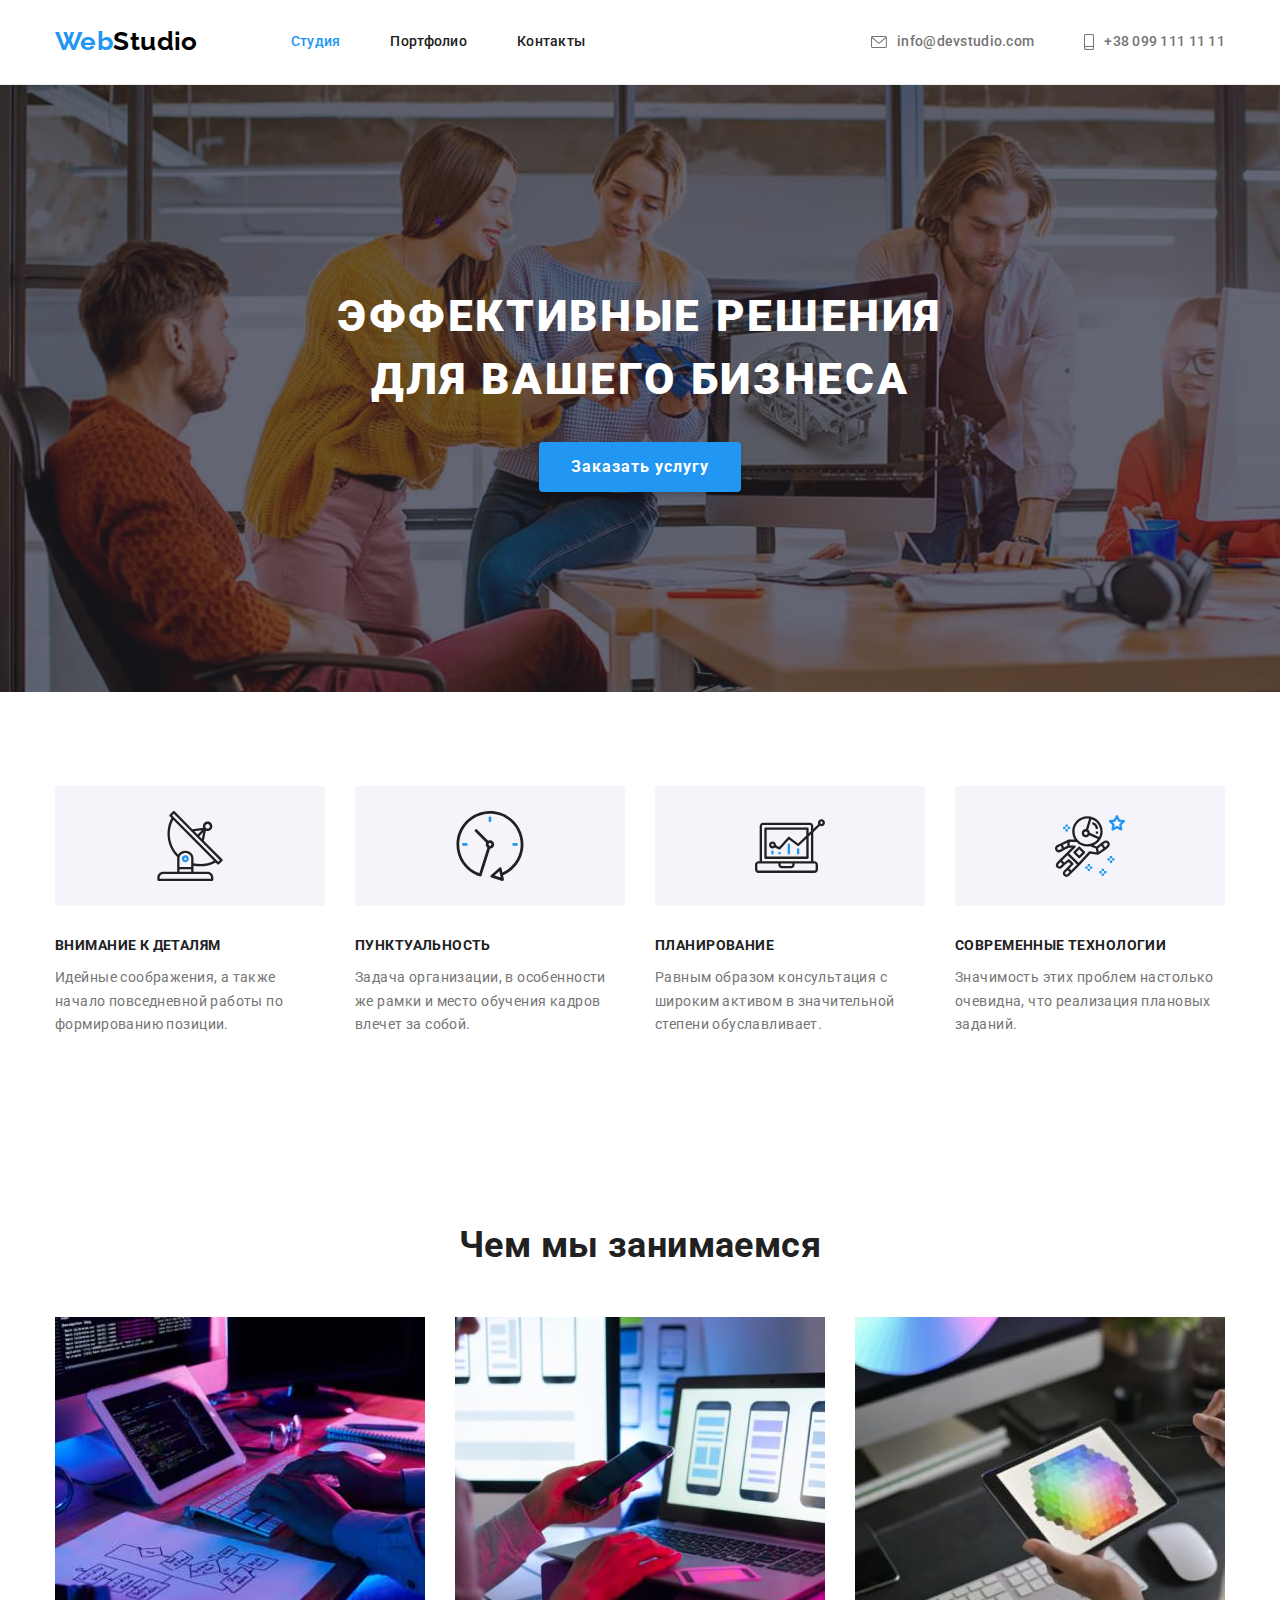
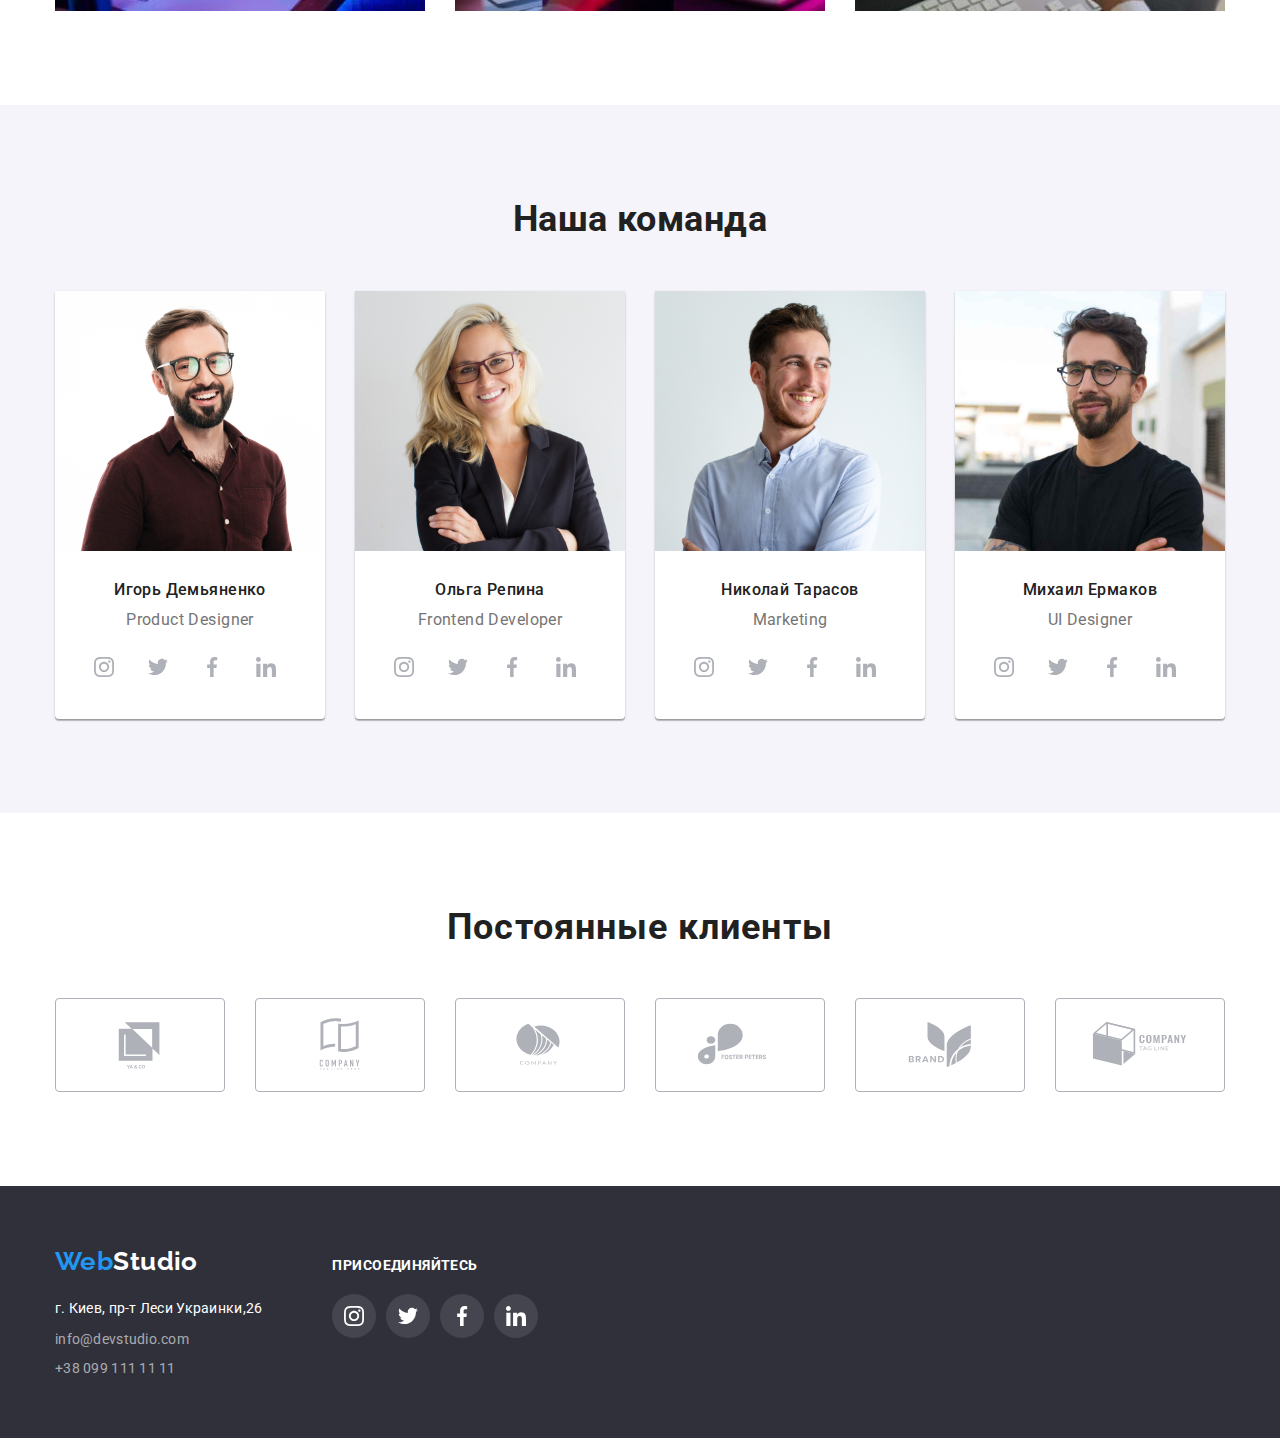
==== index.html @ ebf0ab41 "Add files via upload" ====
<!DOCTYPE html>
<html lang="ru">
<head>
    <meta charset="UTF-8">
    <meta http-equiv="X-UA-Compatible" content="IE=edge">
    <meta name="viewport" content="width=device-width, initial-scale=1.0">
    <title>Document</title>
    <link rel="preconnect" href="https://fonts.googleapis.com">
    <link rel="preconnect" href="https://fonts.gstatic.com" crossorigin>
    <link href="https://fonts.googleapis.com/css2?family=Raleway:wght@700&family=Roboto:wght@400;500;700&display=swap"
        rel="stylesheet">
    <link rel="stylesheet" href="https://cdnjs.cloudflare.com/ajax/libs/modern-normalize/1.1.0/modern-normalize.min.css">
    <link rel="stylesheet" href="./style/style.css">
</head>
<body>
    <header class="header">
        <div class="nav-flex container">
        <nav class="header-nav"> 
            <a class="logo-WebStudio top" href="./index.html">Web<span class="Studio-header">Studio</span></a> 
          <ul class="site-nav">
            <li class="item"><a class="button_top current" href="./index.html">Студия</a></li>
            <li class="item"><a class="button_top" href="./portfolio.html">Портфолио</a></li>
            <li class="item"><a class="button_top" href="/contacts">Контакты</a></li>
        </ul>
    </nav>
        <ul class="auth-nav">
            <li class="auth"><a class="contact-nav" href="mailto:info@devstudio.com">
                    <svg class="contact-icon" width="16" height="12">
                        <use href="./img/styles.svg#icon-envelope"></use>
                    </svg>
                    info@devstudio.com</a></li>
            <li class="auth"><a class="contact-nav" href="tel:+380991111111">
                    <svg class="contact-icon" width="10" height="16">
                        <use href="./img/styles.svg#icon-smartphone"></use>
                    </svg>
                    +38 099 111 11 11</a></li>
        </ul>
        </div>
    </header>
    <!--Main-->
    <main class="main"> 
        <!--Main Content-->
            <!--"Эффективные Решения"-->
            <section class="hero">
                <div class="container">
                <h1 class="big_banner_text">эффективные решения для 
                    вашего бизнеса
                </h1> 
                <button type="submit" class="big_banner_btn">Заказать услугу</button>
            </div>
            </section>
            <!--About Us-->
            <section class="section">
                <div class="container">

                <h2 class="header-name">В чём мы хороши</h2>

                <ul class="about_us ">

                 <li class="about_us_li icon-antenna">
                     <div class="benefits-icon">
                     <svg class="svg-benefits"  width="70" height="70">
                         <use href="./img/styles.svg#icon-antenna"></use>
                     </svg>
                    </div>
                  <h3 class="about_us_text">Внимание к деталям</h3>  
                <p class="about_usParagr">Идейные соображения, а также начало повседневной работы по
                формированию позиции.</p> 
                </li>

                <li class="about_us_li icon-clock">
                    <div class="benefits-icon">
                        <svg class="svg-benefits" width="70" height="70">
                            <use href="./img/styles.svg#icon-clock"></use>
                        </svg>
                    </div>
                <h3 class="about_us_text">Пунктуальность</h3> 
                <p class="about_usParagr">Задача организации, в особенности же рамки и место обучения кадров влечет за собой.</p> 
                 </li>

                <li class="about_us_li icon-diagram">
                    <div class="benefits-icon">
                        <svg class="svg-benefits" width="70" height="70">
                            <use href="./img/styles.svg#icon-diagram"></use>
                        </svg>
                    </div>
               <h3 class="about_us_text">Планирование</h3> 
                <p class="about_usParagr">Равным образом консультация с широким активом в значительной степени обуславливает.</p> 
                </li>

                <li class="about_us_li icon-austronaut">
                    <div class="benefits-icon">
                        <svg class="svg-benefits" width="70" height="70">
                            <use href="./img/styles.svg#icon-astronaut"></use>
                        </svg>
                    </div>
                <h3 class="about_us_text">Современные технологии</h3> 
               <p class="about_usParagr">Значимость этих проблем настолько очевидна, что реализация плановых заданий.</p> 
                </li>

                </ul>
                
                </div>
            </section>
            <!--Чем мы занимаемся-->
            <section class="section">
                <div class="container">
                <h2 class="what_we_do_name">Чем мы занимаемся</h2>
                <ul class="img_whatwedo">
                    <li class="what_we_do_img"><img src="./img/imgtablehand.jpg" alt="user photo" class="photo" width="370" height="294"></li>
                    <li class="what_we_do_img"><img src="./img/imghandphone.jpg" alt="user photo" class="photo" width="370" height="294"></li>
                    <li class="what_we_do_img"><img src="./img/imghandphonerainbow.jpg" alt="user photo" class="photo" width="370" 
                        height="294"></li>
                </ul>
                </div>
            </section>
            <!--Наша команда-->
            <section class="section team">
                <div class="our_team container">

                <h2 class="our_team_own">Наша команда</h2>

             <ul class="our_team-card"> 

             <li class="card-team_all">
                <img src="./img/igor.jpg" alt="user photo" class="photo" width="270" height="260">
                <div class="info-card">
               <h3 class="our_team_name">Игорь Демьяненко</h3> 
               <p class="our_team_position">Product Designer</p> 
               <ul class="card-soc-media">

                    <li class="card-soc-media-team">
                        <a href="" class="card-soc-team">
                            <svg class="card-soc-team-item" width="20" height="20">
                                <use href="./img/styles.svg#icon-instagram"></use>
                            </svg>
                        </a>
                    </li>
                    <li class="card-soc-media-team">
                        <a href="" class="card-soc-team">
                            <svg class="card-soc-team-item " width="20" height="20">
                                <use href="./img/styles.svg#icon-twitter"></use>
                            </svg>
                        </a>
                    </li>
                    <li class="card-soc-media-team">
                        <a href="" class="card-soc-team">
                            <svg class="card-soc-team-item " width="20" height="20">
                                <use href="./img/styles.svg#icon-facebook"></use>
                            </svg>
                        </a>
                    </li>
                    <li class="card-soc-media-team">
                        <a href="" class="card-soc-team">
                            <svg class="card-soc-team-item " width="20" height="20">
                                <use href="./img/styles.svg#icon-linkedin"></use>
                            </svg>
                        </a>
                    </li>
        
               </ul>
                </div>

            </li>

             <li class="card-team_all"> 
                <img src="./img/olga.jpg" alt="user photo" class="photo" width="270" height="260">
            <div class="info-card">

               <h3 class="our_team_name">Ольга Репина</h3> 
               <p class="our_team_position">Frontend Developer</p>
            <ul class="card-soc-media">
            
                <li class="card-soc-media-team">
                    <a href="" class="card-soc-team">
                        <svg class="card-soc-team-item" width="20" height="20">
                            <use href="./img/styles.svg#icon-instagram"></use>
                        </svg>
                    </a>
                </li>
                <li class="card-soc-media-team">
                    <a href="" class="card-soc-team">
                        <svg class="card-soc-team-item " width="20" height="20">
                            <use href="./img/styles.svg#icon-twitter"></use>
                        </svg>
                    </a>
                </li>
                <li class="card-soc-media-team">
                    <a href="" class="card-soc-team">
                        <svg class="card-soc-team-item " width="20" height="20">
                            <use href="./img/styles.svg#icon-facebook"></use>
                        </svg>
                    </a>
                </li>
                <li class="card-soc-media-team">
                    <a href="" class="card-soc-team">
                        <svg class="card-soc-team-item " width="20" height="20">
                            <use href="./img/styles.svg#icon-linkedin"></use>
                        </svg>
                    </a>
                </li>
            
            </ul>

            </div>
            </li>

             <li class="card-team_all">
                <img src="./img/nikolai.jpg" alt="user photo" class="photo" width="270" height="260">
            <div class="info-card">

                <h3 class="our_team_name">Николай Тарасов</h3> 
               <p class="our_team_position">Marketing</p> 
        <ul class="card-soc-media">
        
            <li class="card-soc-media-team">
                <a href="" class="card-soc-team">
                    <svg class="card-soc-team-item" width="20" height="20">
                        <use href="./img/styles.svg#icon-instagram"></use>
                    </svg>
                </a>
            </li>
            <li class="card-soc-media-team">
                <a href="" class="card-soc-team">
                    <svg class="card-soc-team-item " width="20" height="20">
                        <use href="./img/styles.svg#icon-twitter"></use>
                    </svg>
                </a>
            </li>
            <li class="card-soc-media-team">
                <a href="" class="card-soc-team">
                    <svg class="card-soc-team-item " width="20" height="20">
                        <use href="./img/styles.svg#icon-facebook"></use>
                    </svg>
                </a>
            </li>
            <li class="card-soc-media-team">
                <a href="" class="card-soc-team">
                    <svg class="card-soc-team-item " width="20" height="20">
                        <use href="./img/styles.svg#icon-linkedin"></use>
                    </svg>
                </a>
            </li>
        
        </ul>

            </div>
            </li>

               <li class="card-team_all"> 
                <img src="./img/michail.jpg" alt="user photo" class="photo" width="270" height="260">
            <div class="info-card">
               <h3 class="our_team_name">Михаил Ермаков</h3> 
               <p class="our_team_position">UI Designer</p> 
            <ul class="card-soc-media">
            
                <li class="card-soc-media-team">
                    <a href="" class="card-soc-team">
                        <svg class="card-soc-team-item" width="20" height="20">
                            <use href="./img/styles.svg#icon-instagram"></use>
                        </svg>
                    </a>
                </li>
                <li class="card-soc-media-team">
                    <a href="" class="card-soc-team">
                        <svg class="card-soc-team-item " width="20" height="20">
                            <use href="./img/styles.svg#icon-twitter"></use>
                        </svg>
                    </a>
                </li>
                <li class="card-soc-media-team">
                    <a href="" class="card-soc-team">
                        <svg class="card-soc-team-item " width="20" height="20">
                            <use href="./img/styles.svg#icon-facebook"></use>
                        </svg>
                    </a>
                </li>
                <li class="card-soc-media-team">
                    <a href="" class="card-soc-team">
                        <svg class="card-soc-team-item " width="20" height="20">
                            <use href="./img/styles.svg#icon-linkedin"></use>
                        </svg>
                    </a>
                </li>
            
            </ul>

            </div>
            </li>
             </ul>
            </div>
            </section>
            <section class="section">
                <div class="container">
                    <h2 class="client-name">Постоянные клиенты</h2>
                    <ul class="clients">
                        <li class="client-card">
                            <a href="c" class="benefits-clients">
                                <svg class="svg-clients" width="106" height="60">
                                    <use href="./img/styles.svg#icon-yaandco"></use>
                                </svg>
                            </a>
                        </li>
            
                        <li class="client-card">
                            <a href="s" class="benefits-clients">
                                <svg class="svg-benefits" width="106" height="60">
                                    <use href="./img/styles.svg#icon-tagline"></use>
                                </svg>
                            </a>
                        </li>
            
                        <li class="client-card">
                            <a href="a" class="benefits-clients">
                                <svg class="svg-benefits" width="106" height="60">
                                    <use href="./img/styles.svg#icon-company"></use>
                                </svg>
                            </a>
                        </li>
            
                        <li class="client-card">
                            <a href="f" class="benefits-clients">
                                <svg class="svg-benefits" width="106" height="60">
                                    <use href="./img/styles.svg#icon-foster"></use>
                                </svg>
                            </a>
                        </li>
            
                        <li class="client-card">
                            <a href="g" class="benefits-clients">
                                <svg class="svg-benefits" width="106" height="60">
                                    <use href="./img/styles.svg#icon-Brand"></use>
                                </svg>
                            </a>
                        </li>
            
                        <li class="client-card">
                            <a href="" class="benefits-clients">
                                <svg class="svg-benefits" width="106" height="60">
                                    <use href="./img/styles.svg#icon-companytagline"></use>
                                </svg>
                            </a>
                        </li>
                    </ul>
                </div>
            </section>
            <!--Info Box-->
        <footer class="info_box">
            <div class="container">
                <div class="footer-link">
            <a class="logo-WebStudio footer" href="./index.html">Web<span class="Studio-footer">Studio</span>
            </a>
            <address>
                <ul>
                    <li class="footer-item"><a class="contact footer adress" href="https://goo.gl/maps/bYPinD6C4wtfeAeu7">г. Киев, пр-т Леси Украинки,26</a></li>
                    <li class="footer-item"><a class="contact footer" href="mailto:info@devstudio.com">info@devstudio.com</a></li>
                    <li class="footer-item"><a class="contact footer" href="tel:+380991111111">+38 099 111 11 11</a></li>
                </ul>
                </address>
            </div>
                <div class="join">
                <p class="join-name">присоединяйтесь</p>
                <ul class="card-soc-media-ul">
                    <li class="card-soc-media-footer">
                        <a href="" class="card-soc-footer">
                            <svg class="card-soc-item" width="20" height="20">
                                <use href="./img/styles.svg#icon-instagram"></use>
                            </svg>
                        </a>
                    </li>
                    <li class="card-soc-media-footer">
                        <a href="" class="card-soc-footer">
                            <svg class="card-soc-item" width="20" height="20">
                                <use href="./img/styles.svg#icon-twitter"></use>
                            </svg>
                        </a>
                    </li>
                    <li class="card-soc-media-footer">
                        <a href="" class="card-soc-footer">
                            <svg class="card-soc-item" width="20" height="20">
                                <use href="./img/styles.svg#icon-facebook"></use>
                            </svg>
                        </a>
                    </li>
                    <li class="card-soc-media-footer">
                        <a href="" class="card-soc-footer">
                            <svg class="card-soc-item" width="20" height="20">
                                <use href="./img/styles.svg#icon-linkedin"></use>
                            </svg>
                        </a>
                    </li>
                    
                </ul>
                </div>
                </div>
            </footer>
    </main>
</body>
</html>
---- style/style.css ----
:root {
  --accent-color: #2196f3;
  --logo-Studio-color: black;
  --footer-bg-color: #2f303a;
  --primary-white-color: #ffffff;
  --primary-text-color: #212121;
  --title-text-color: #757575;
  --contacts-footer-color: rgba(255, 255, 255, 0.6);
  --team-bg-color: #f5f4fa;
  --client-icon-clr: #afb1b8;
  --link-bg-color: rgba(255, 255, 255, 0.1);
}

html {
  box-sizing: border-box;
}

/* убираем подчеркивание ссылок */
* {
  text-decoration: none;
}

* ::after,
* ::before {
  box-sizing: inherit;
}

/* убираем точки списков */
.list {
  list-style: none;
}

ul {
  list-style: none;
  margin: 0;
  padding: 0;
}

body {
  font-family: "Roboto", sans-serif;
  font-size: 14px;
  letter-spacing: 0.03em;
  background-color: var(--primary-white-color);
}

h1,
h2,
h3,
h4,
h5,
h6,
p {
  margin: 0;
  padding: 0;
}

img {
  display: block;
  max-width: 100%;
  height: auto;
}
/*-----------Main ------------*/
.container {
  width: 1200px;
  margin-left: auto;
  margin-right: auto;
  padding-left: 15px;
  padding-right: 15px;
  /* outline: 2px solid red; */
}

.section.team {
  background-color: var(--team-bg-color);
}

.section {
  padding-bottom: 94px;
  padding-top: 94px;
}

/*--------------Head--------------*/
.header {
  border-bottom: 1px solid #ececec;
}

.nav-flex {
  display: flex;
  align-items: center;
}

.logo-WebStudio.top {
  margin-right: 93px;
}

.logo-WebStudio.top,
.logo-WebStudio.footer {
  font-family: "Raleway";
  font-weight: 700;
  font-size: 26px;
  line-height: 1.19;
  color: var(--accent-color);
}

.logo-WebStudio.footer {
  margin-bottom: 20px;
  display: block;
}
.Studio-footer {
  color: var(--primary-white-color);
}

.footer-item {
  margin-bottom: 9px;
}

.footer-item:last-child {
  margin-bottom: 0;
}

.Studio-header {
  color: var(--logo-Studio-color);
}

.header-nav {
  display: flex;
  align-items: center;
}

.site-nav {
  display: flex;
  margin-left: 93px;
  margin: 0;
  padding: 0;
}

.item:not(:last-child) {
  margin-right: 50px;
}

.site-nav .button_top {
  display: block;
  padding-top: 32px;
  padding-bottom: 32px;

  font-weight: 500;
  font-size: 14px;
  line-height: 1.4;
  letter-spacing: 0.02em;
  color: var(--primary-text-color);
}

.button_top:hover,
.button_top:focus {
  color: var(--accent-color);
}

.button_top.current {
  color: var(--accent-color);
}

.contact.footer {
  color: rgba(255, 255, 255, 0.6);
  font-weight: 400;
}

.contact {
  font-weight: normal;
}
.contact,
.contact-nav {
  font-weight: 500;
  font-size: 14px;
  line-height: 1.4;
  letter-spacing: 0.02em;
  color: var(--title-text-color);
  list-style: none;
  font-style: normal;
}

.contact-nav {
  padding-top: 32px;
  padding-bottom: 32px;
  display: flex;
  align-items: center;
}

.contact-nav:hover,
.contact-nav:focus {
  color: var(--accent-color);
}

.contact:not(:last-child) {
  margin-bottom: 9px;
}

.contact + .contact {
  margin-bottom: 0;
}

.auth-nav {
  display: flex;
  margin-left: auto;
  padding-top: 0;
  padding-bottom: 0;
}

.auth + .auth {
  margin-left: 50px;
}

.contact-icon {
  margin-right: 10px;
  fill: currentColor;
  display: inline-block;
  justify-content: center;
}

.contact.adress {
  font-size: 14px;
  line-height: 1.71;
  color: var(--primary-white-color);
  list-style: none;
  font-style: normal;
}

.contact:hover,
.contact_header:hover {
  color: var(--accent-color);
}
/*--------------Body--------------*/

.hero {
  background-image: linear-gradient(
      to right,
      rgba(47, 48, 58, 0.4),
      rgba(47, 48, 58, 0.4)
    ),
    url(../img/hero-img.jpg);
  background-size: cover;
  background-repeat: no-repeat;
  max-width: 1600px;
  text-align: center;
  background-color: var(--footer-bg-color);
  padding-top: 200px;
  padding-bottom: 200px;
  margin: 0 auto;
}

.big_banner_text {
  font-weight: 900;
  font-size: 44px;
  line-height: 1.45;
  letter-spacing: 0.06em;
  text-transform: uppercase;
  color: var(--primary-white-color);
  width: 696px;
  margin: 0 auto;
  margin-bottom: 30px;
}

.big_banner_btn {
  cursor: pointer;
  font-family: inherit;
  color: var(--primary-white-color);
  background-color: var(--accent-color);
  box-shadow: 0px 4px 4px rgba(0, 0, 0, 0.15);
  border-radius: 4px;
  font-weight: 700;
  font-size: 16px;
  line-height: 1.88;
  min-width: 200px;
  min-height: 50px;
  display: block;
  align-items: center;
  text-align: center;
  letter-spacing: 0.06em;
  padding: 10px 32px;
  margin-left: auto;
  margin-right: auto;
  border: none;
}

.big_banner_btn:hover {
  box-shadow: 0px 4px 4px rgba(0, 0, 0, 0.15);
  border-radius: 4px;
}
/*--------------About Us--------------*/
.header-name {
  visibility: hidden;
  margin: 0;
  bottom: 0;
  border: 0;
  padding: 0;
  position: absolute;
}

.about_us {
  display: flex;
}

.benefits-icon {
  display: flex;
  flex-wrap: wrap;
  align-content: center;
  height: 120px;
  background: var(--team-bg-color);
  border-radius: 4px;
  justify-content: center;
  margin-bottom: 30px;
}

.about_us_li + .about_us_li {
  margin-left: 30px;
}

.about_us_text {
  font-weight: 700;
  font-size: 14px;
  line-height: 1.4;
  text-transform: uppercase;
  color: var(--primary-text-color);
  margin-bottom: 10px;
}

.about_usParagr {
  font-size: 14px;
  line-height: 1.7;
  color: var(--title-text-color);
  width: 270px;
}

/*--------------What we do--------------*/
.what_we_do_name,
.our_team_own {
  font-weight: 700;
  font-size: 36px;
  line-height: 1.16;
  text-align: center;
  color: var(--primary-text-color);
  margin-bottom: 50px;
}

.img_whatwedo {
  display: flex;
}

.what_we_do_img + .what_we_do_img {
  margin-left: 30px;
}
/*--------------Our team--------------*/

.our_team-card {
  display: flex;
}

.card-team_all {
  background-color: var(--primary-white-color);
  border-radius: 0px 0px 4px 4px;
  box-shadow: 0px 1px 3px rgba(0, 0, 0, 0.12), 0px 1px 1px rgba(0, 0, 0, 0.14),
    0px 2px 1px rgba(0, 0, 0, 0.2);
  margin-right: 30px;
}

.card-team_all:last-child {
  margin-right: 0;
}

.info-card {
  padding-top: 30px;
  padding-bottom: 30px;
}

/*кусочек в what we do h2*/
.our_team_name {
  font-weight: 500;
  font-size: 16px;
  line-height: 1.18;
  text-align: center;
  color: var(--primary-text-color);
  margin-bottom: 10px;
}

.our_team_position {
  font-size: 16px;
  line-height: 19px;
  text-align: center;
  color: var(--title-text-color);
}

.card-soc-media {
  display: flex;
  justify-content: center;
  padding-top: 16px;
}

.card-soc-media-team {
  width: 44px;
  height: 44px;
  margin-right: 10px;
}

.card-soc-media-team::last-child {
  margin-right: 0;
}

.card-soc-team {
  width: 100%;
  height: 100%;
  border-radius: 50%;
  display: flex;
  align-items: center;
  justify-content: center;
}

.card-soc-team:hover,
.card-soc-team:focus {
  background-color: var(--accent-color);
}

.card-soc-team-item {
  fill: var(--client-icon-clr);
}

.card-soc-team:hover .card-soc-team-item,
.card-soc-team:focus .card-soc-team-item {
  fill: var(--accent-color);
}

.card-soc-team:hover .card-soc-team-item,
.card-soc-team:focus .card-soc-team-item {
  fill: var(--primary-white-color);
}

.card-soc-team-item:hover,
.card-soc-team-item:focus {
  fill: var(--primary-white-color);
}

/*--------------Client Card--------------*/

.client-name {
  font-weight: 700;
  font-size: 36px;
  line-height: 1.16;
  text-align: center;
  letter-spacing: 0.03em;
  color: var(--primary-text-color);
  margin-bottom: 50px;
}

.clients {
  display: flex;
}

.client-card {
  border: 1px solid var(--client-icon-clr);
  border-radius: 4px;
  margin-right: 30px;
  width: 170px;
  height: 94px;
  align-items: center;
  box-sizing: border-box;
  justify-content: center;
}

.client-card:last-child {
  margin-right: 0;
}

.benefits-clients {
  display: flex;
  align-items: center;
  justify-content: center;
  fill: var(--client-icon-clr);
  height: 100%;
}

.benefits-clients:hover,
.benefits-clients:focus {
  fill: var(--accent-color);
}

.client-card:focus,
.client-card:hover {
  border-color: var(--accent-color);
}

/*--------------Footer--------------*/
.info_box {
  padding-top: 60px;
  padding-bottom: 60px;
  background-color: var(--footer-bg-color);
}

.info_box .container {
  display: flex;
  align-items: baseline;
}

.footer-link {
  margin-right: 70px;
}

/*--------------Join Us--------------*/
.join {
  margin-right: auto;
}

.join-name {
  font-weight: 700;
  font-size: 14px;
  line-height: 1.14;
  text-transform: uppercase;
  letter-spacing: 0.03em;
  color: var(--primary-white-color);
  margin-bottom: 20px;
}

.card-soc-media-footer {
  width: 44px;
  height: 44px;
  margin-right: 10px;
}

.card-soc-media-footer::last-child {
  margin-right: 0;
}

.card-soc-media-ul {
  display: flex;
}

.card-soc-item {
  fill: var(--primary-white-color);
}

.card-soc-footer {
  width: 100%;
  height: 100%;
  border-radius: 50%;
  display: flex;
  align-items: center;
  justify-content: center;
  background-color: var(--link-bg-color);
}

.card-soc-footer:hover,
.card-soc-footer:focus {
  background-color: var(--accent-color);
}

/*--------------Portfolio Button--------------*/
.nav_portfolio {
  display: none;
}

.btn_portfolio {
  font-weight: 500;
  font-size: 16px;
  line-height: 1.62;
  color: var(--primary-text-color);
  letter-spacing: 0.03em;
  margin-bottom: 50px;
  display: flex;
  border-radius: 4px;
  justify-content: center;
}

.filter-item {
  margin-right: 8px;
}

.filter-item:last-child {
  margin-right: 0;
}

.portfolio-link {
  display: block;
}

.portfolio-link:hover,
.portfolio-link:focus {
  box-shadow: 0px 1px 1px rgba(0, 0, 0, 0.12), 0px 4px 4px rgba(0, 0, 0, 0.06),
    1px 4px 6px rgba(0, 0, 0, 0.16);
}

.nav_btn {
  font-weight: 500;
  font-size: 16px;
  line-height: 1.62;
  text-align: center;
  letter-spacing: 0.03em;
  color: var(--main-color);
  background-color: var(--team-bg-color);
  padding: 6px 22px;
  border: 0;
  border-radius: 4px;
  cursor: pointer;
}

.nav-btn:active {
  color: var(--primary-white-color);
  background-color: var(--accent-color);
}

.nav_btn + .nav_btn {
  margin-right: 0;
}

.nav_btn:hover,
.nav_btn:focus {
  color: var(--primary-white-color);
  background-color: var(--accent-color);
}

/*--------------Portfolio --------------*/

.our-projects {
  display: flex;
  flex-wrap: wrap;
  margin: 0;
  padding: 0;
}

.border-item {
  background-color: var(--primary-white-color);
  border: 1px solid #eeeeee;
  border-top: none;
  padding: 20px 24px;
}

.portfolio_item {
  width: 370px;
  margin-right: 30px;
  margin-bottom: 30px;
}

.portfolio_item:nth-child(3n) {
  margin-right: 0;
}

.portfolio_item:nth-last-child(-n + 3) {
  margin-bottom: 0;
}

.portfolio_name {
  font-style: normal;
  font-weight: 700;
  font-size: 18px;
  line-height: 2;

  letter-spacing: 0.06em;
  color: var(--primary-text-color);
  margin-bottom: 4px;
}

.portfolio_type {
  font-style: normal;
  font-size: 16px;
  line-height: 1.87;
  color: var(--title-text-color);
}

.portfolio {
  display: flex;
  flex-wrap: wrap;
}
.portfolio_content {
  width: 370px;
  height: 294px;
  margin-bottom: 140px;
}
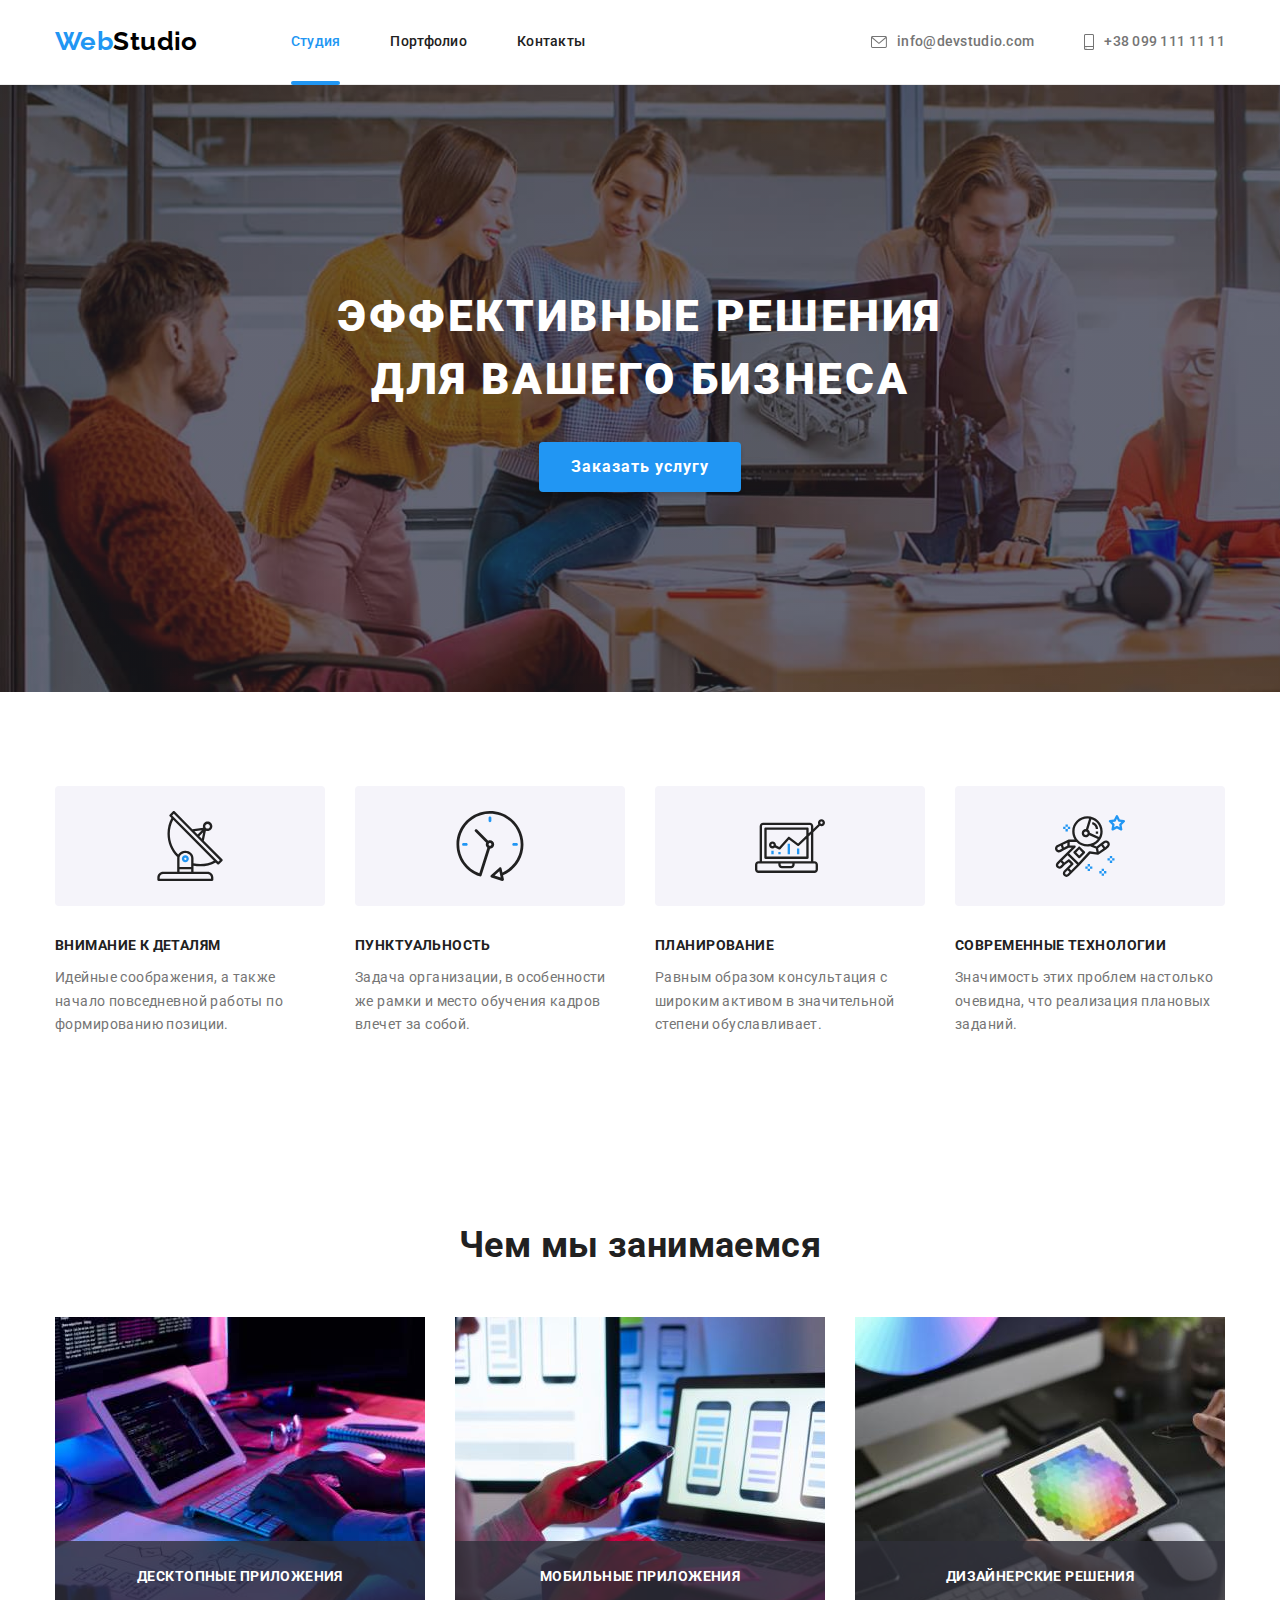
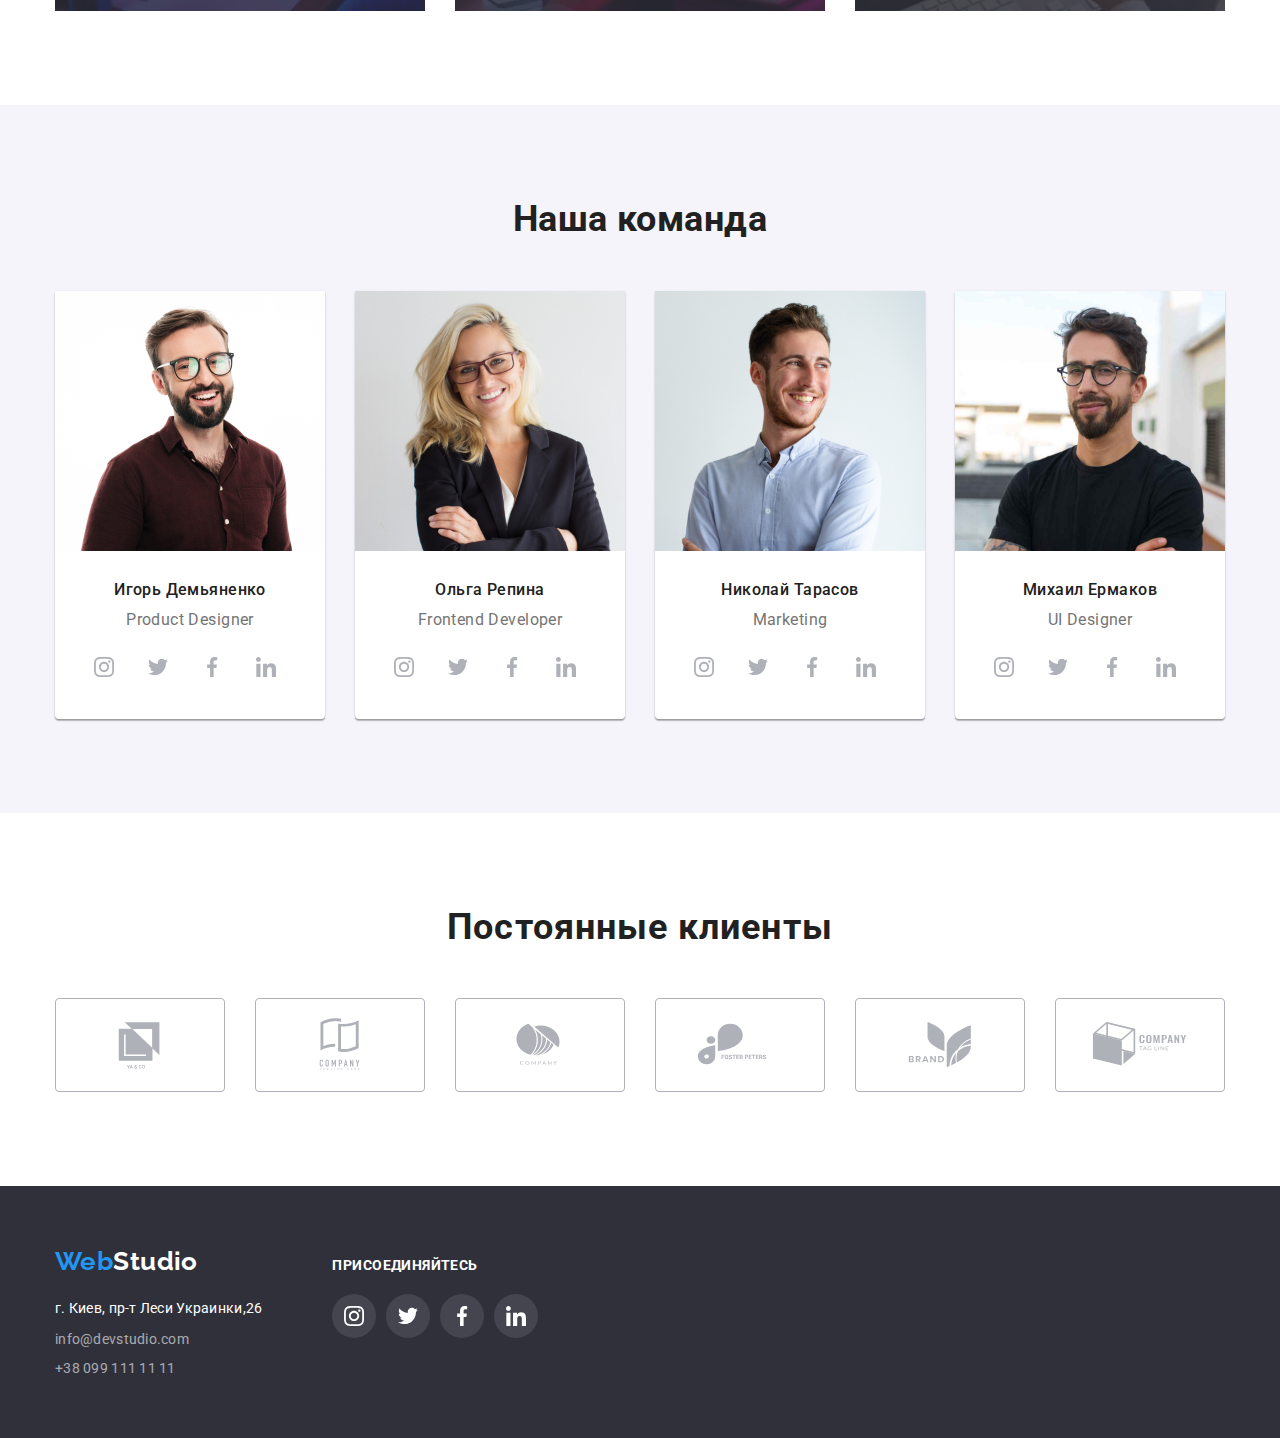
==== commit 6f0d0774: "make" ====
--- a/index.html
+++ b/index.html
@@ -107,10 +107,19 @@
                 <div class="container">
                 <h2 class="what_we_do_name">Чем мы занимаемся</h2>
                 <ul class="img_whatwedo">
-                    <li class="what_we_do_img"><img src="./img/imgtablehand.jpg" alt="user photo" class="photo" width="370" height="294"></li>
-                    <li class="what_we_do_img"><img src="./img/imghandphone.jpg" alt="user photo" class="photo" width="370" height="294"></li>
-                    <li class="what_we_do_img"><img src="./img/imghandphonerainbow.jpg" alt="user photo" class="photo" width="370" 
-                        height="294"></li>
+                    <li class="what_we_do_img"><div class="thumb">
+                    <img src="./img/imgtablehand.jpg" alt="user photo" class="photo" width="370" height="294">
+                    <p class="text">десктопные приложения</p>
+                    </div></li>
+                    <li class="what_we_do_img"><div class="thumb"> 
+                    <img src="./img/imghandphone.jpg" alt="user photo" class="photo" width="370" height="294">
+                    <p class="text">мобильные приложения</p>
+                    </div></li>
+                    <li class="what_we_do_img"><div class="thumb">
+                    <img src="./img/imghandphonerainbow.jpg" alt="user photo" class="photo" width="370" 
+                        height="294">
+                        <p class="text">дизайнерские решения</p>
+                    </div></li>
                 </ul>
                 </div>
             </section>
--- a/style/style.css
+++ b/style/style.css
@@ -9,6 +9,9 @@
   --team-bg-color: #f5f4fa;
   --client-icon-clr: #afb1b8;
   --link-bg-color: rgba(255, 255, 255, 0.1);
+  --portfolio-descriprion-clr: rgba(33, 150, 243, 0.9);
+  --primary-cubic: cubic-bezier(0.4, 0, 0.2, 1);
+  --color-what-we-do-text: rgba(47, 48, 58, 0.8);
 }
 
 html {
@@ -154,7 +157,19 @@
   color: var(--accent-color);
 }
 
+.button_top.current::after {
+  content: "";
+  position: absolute;
+  left: 0;
+  bottom: -1px;
+  width: 100%;
+  height: 4px;
+  background: var(--accent-color);
+  border-radius: 2px;
+}
+
 .button_top.current {
+  position: relative;
   color: var(--accent-color);
 }
 
@@ -344,8 +359,28 @@
   display: flex;
 }
 
+.img_whatwedo .thumb {
+  position: relative;
+}
+
 .what_we_do_img + .what_we_do_img {
   margin-left: 30px;
+}
+
+.text {
+  font-weight: 700;
+  text-align: center;
+  text-transform: uppercase;
+  color: var(--primary-white-color);
+  background-color: var(--color-what-we-do-text);
+  width: 100%;
+  height: 70px;
+  bottom: 0;
+  left: 0;
+  display: flex;
+  position: absolute;
+  justify-content: center;
+  align-items: center;
 }
 /*--------------Our team--------------*/
 
@@ -582,6 +617,34 @@
 .portfolio-link:focus {
   box-shadow: 0px 1px 1px rgba(0, 0, 0, 0.12), 0px 4px 4px rgba(0, 0, 0, 0.06),
     1px 4px 6px rgba(0, 0, 0, 0.16);
+}
+
+.thumb {
+  position: relative;
+  overflow: hidden;
+}
+
+.our-projects .portfolio-description:hover {
+  opacity: 1;
+}
+
+.portfolio-description {
+  top: 0;
+  left: 0;
+  color: var(--primary-white-color);
+  background-color: var(--portfolio-descriprion-clr);
+  padding: 63px 24px;
+  font-weight: 400;
+  font-size: 18px;
+  line-height: 1.5;
+  transform: translateY(-100% -100%);
+  display: flex;
+  letter-spacing: 0.03em;
+  position: absolute;
+  opacity: 0;
+  width: 100%;
+  height: 100%;
+  transition: 250ms var(--primary-cubic);
 }
 
 .nav_btn {
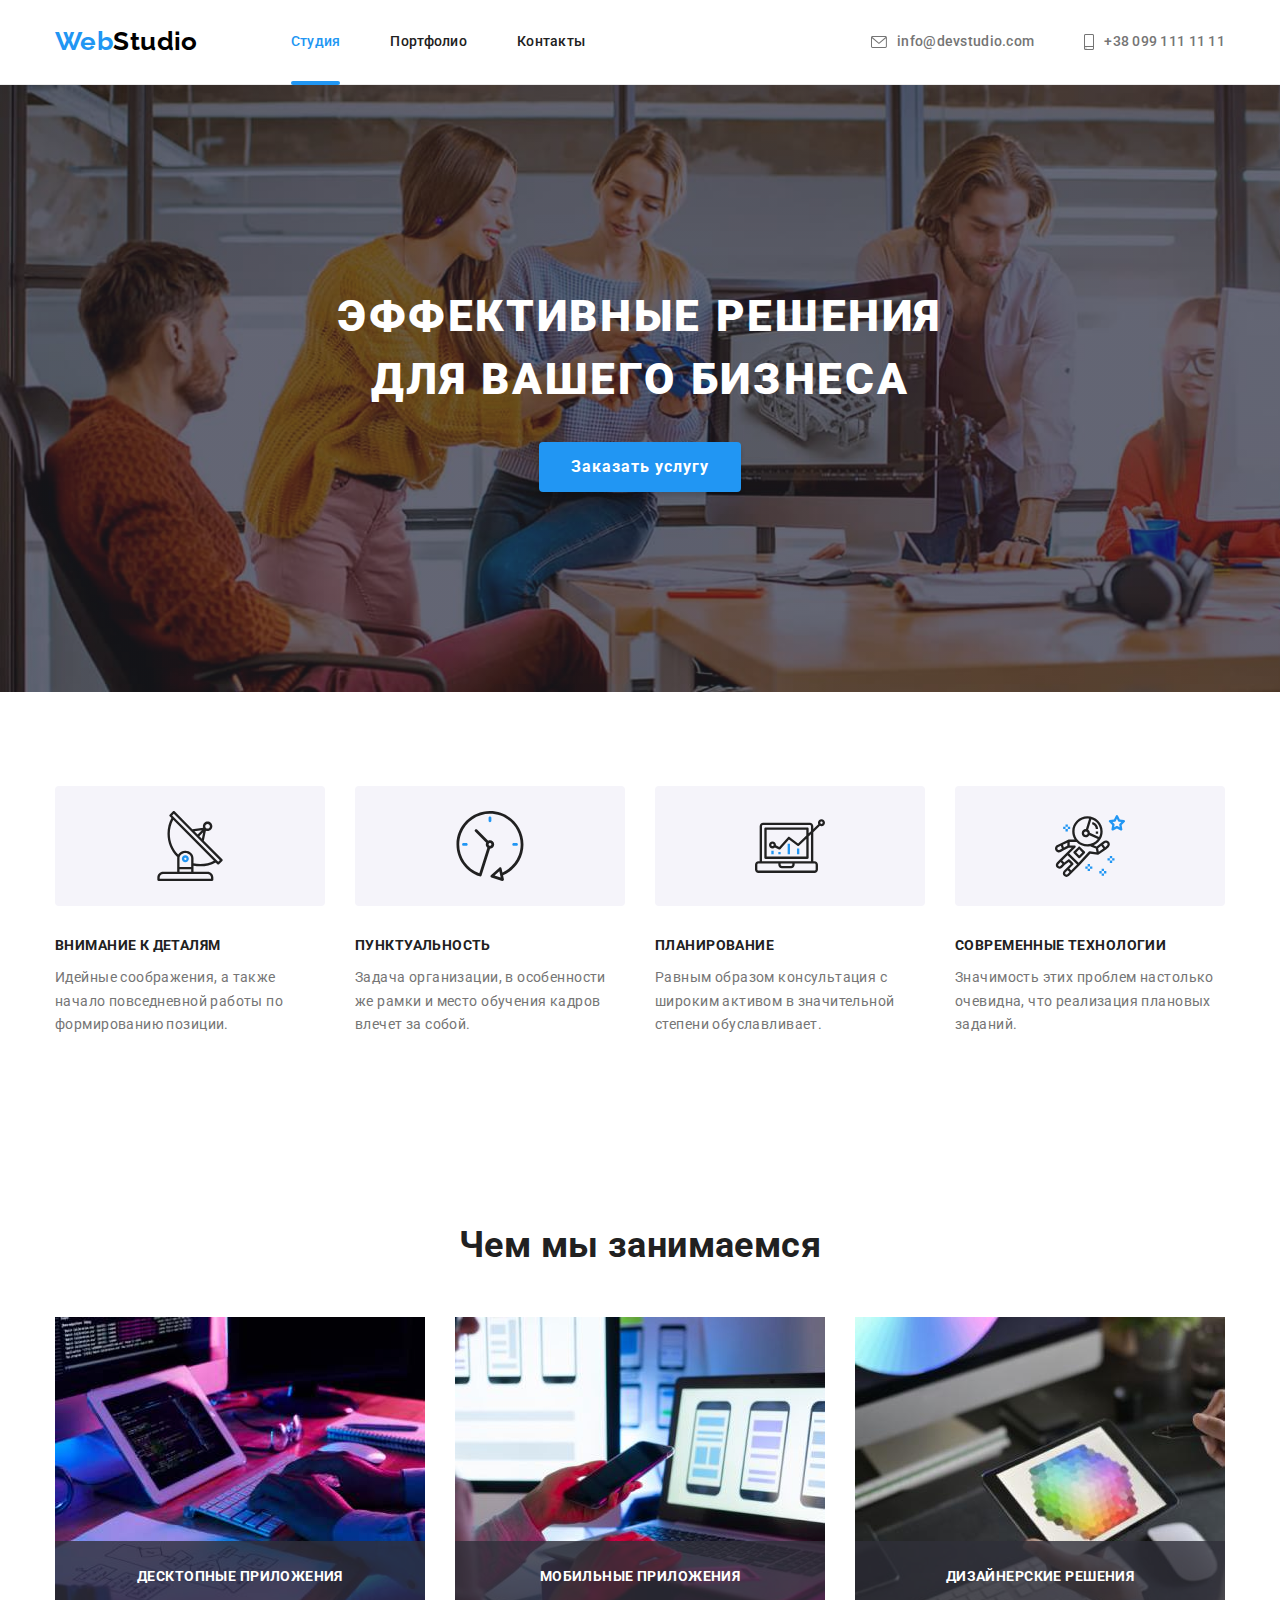
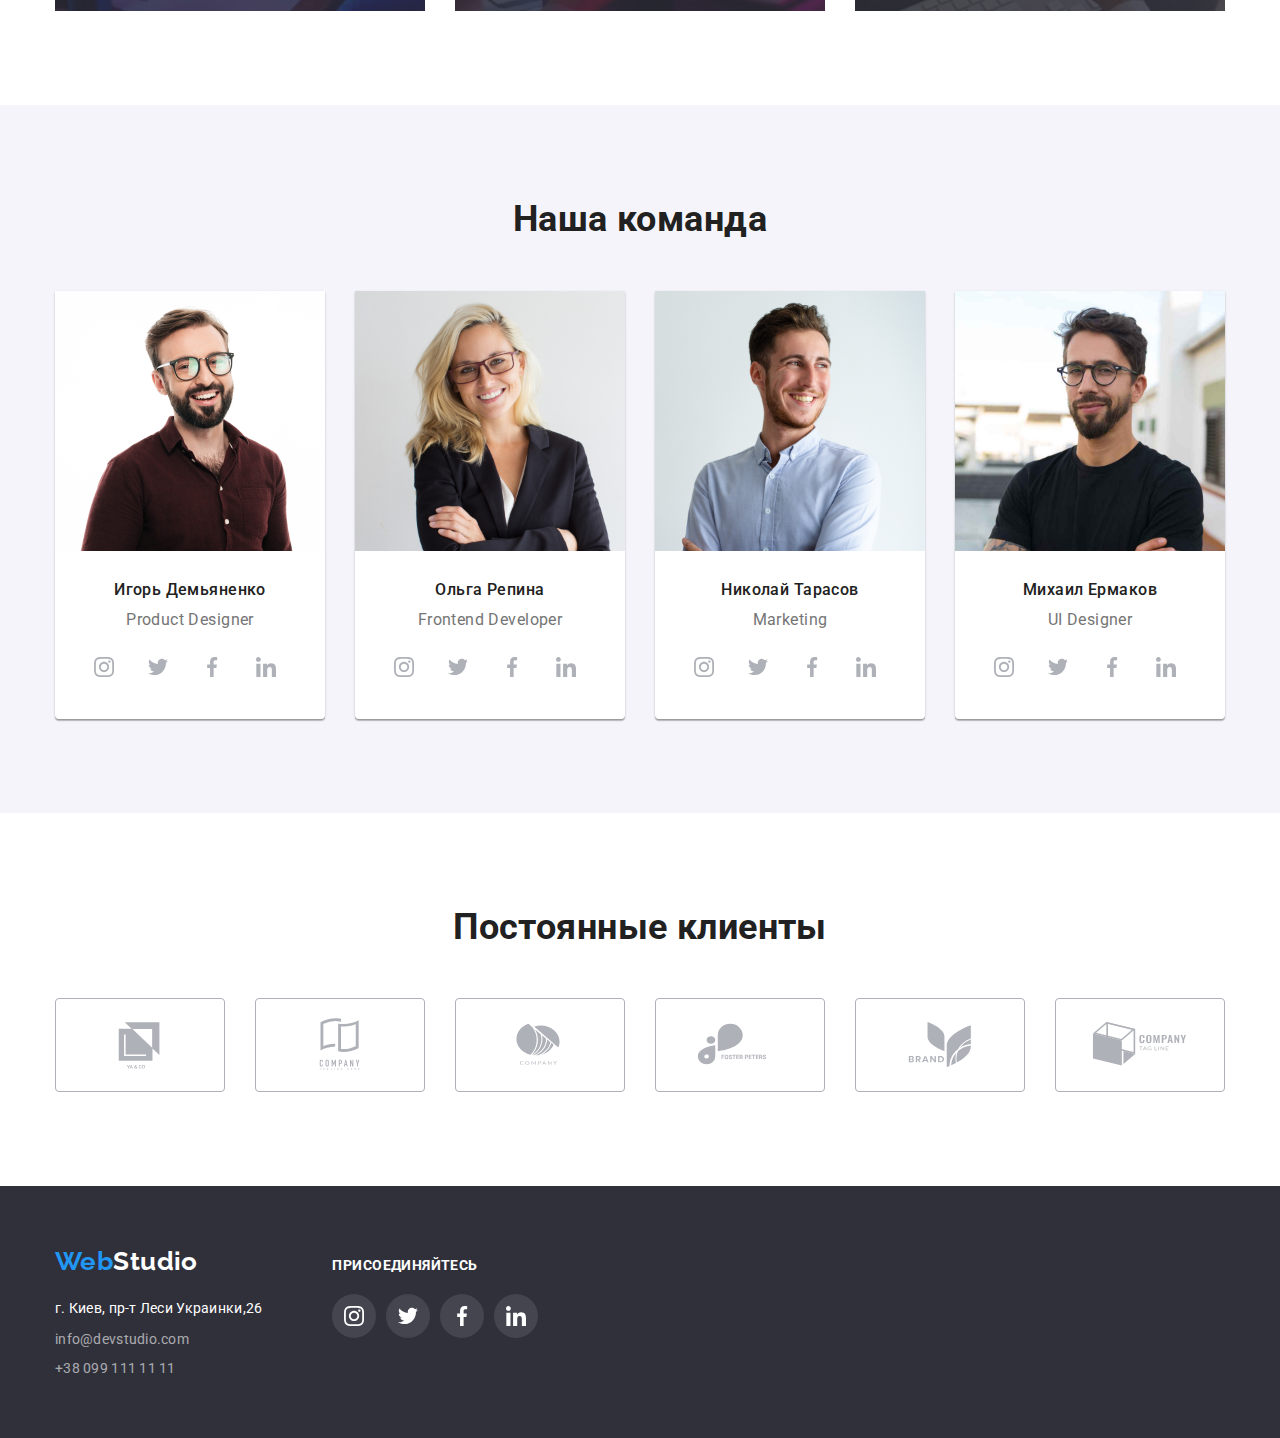
==== commit 4984a0a0: "/" ====
--- a/index.html
+++ b/index.html
@@ -46,7 +46,7 @@
                 <h1 class="big_banner_text">эффективные решения для 
                     вашего бизнеса
                 </h1> 
-                <button type="submit" class="big_banner_btn">Заказать услугу</button>
+                <button data-modal-open type="submit" class="big_banner_btn" >Заказать услугу</button>
             </div>
             </section>
             <!--About Us-->
@@ -404,5 +404,15 @@
                 </div>
             </footer>
     </main>
+    <div class="backdrop is-hidden" data-modal>
+        <div class="modal">
+            <button type="button" class="modal-close" data-modal-close>
+                <svg class="close-svg" width="30" height="30">  
+                    <use href="./img/styles.svg#icon-close"></use>
+                </svg>
+            </button>
+        </div>
+    </div>
+    <script src="./js/modal.js"></script>
 </body>
 </html>
--- a/style/style.css
+++ b/style/style.css
@@ -10,9 +10,10 @@
   --client-icon-clr: #afb1b8;
   --link-bg-color: rgba(255, 255, 255, 0.1);
   --portfolio-descriprion-clr: rgba(33, 150, 243, 0.9);
-  --primary-cubic: cubic-bezier(0.4, 0, 0.2, 1);
   --color-what-we-do-text: rgba(47, 48, 58, 0.8);
-}
+  --wiew-port-grey-clr: rgba(0, 0, 0, 0.2);
+}
+
 
 html {
   box-sizing: border-box;
@@ -415,6 +416,8 @@
   margin-bottom: 10px;
 }
 
+
+
 .our_team_position {
   font-size: 16px;
   line-height: 19px;
@@ -478,7 +481,6 @@
   font-size: 36px;
   line-height: 1.16;
   text-align: center;
-  letter-spacing: 0.03em;
   color: var(--primary-text-color);
   margin-bottom: 50px;
 }
@@ -622,6 +624,9 @@
 .thumb {
   position: relative;
   overflow: hidden;
+  transition: transform 250ms cubic-bezier(0.4, 0, 0.2, 1);
+  transform: translateY(-100% -100%);
+  
 }
 
 .our-projects .portfolio-description:hover {
@@ -631,20 +636,24 @@
 .portfolio-description {
   top: 0;
   left: 0;
-  color: var(--primary-white-color);
-  background-color: var(--portfolio-descriprion-clr);
+  width: 100%;
+  height: 100%;
   padding: 63px 24px;
   font-weight: 400;
   font-size: 18px;
   line-height: 1.5;
-  transform: translateY(-100% -100%);
+  
+  
   display: flex;
   letter-spacing: 0.03em;
   position: absolute;
   opacity: 0;
-  width: 100%;
-  height: 100%;
-  transition: 250ms var(--primary-cubic);
+  
+  transition: opacity 250ms cubic-bezier(0.4, 0, 0.2, 1);
+  color: var(--primary-white-color);
+  background-color: var(--portfolio-descriprion-clr);
+
+
 }
 
 .nav_btn {
@@ -733,3 +742,58 @@
   height: 294px;
   margin-bottom: 140px;
 }
+
+/*--------------Modal Window --------------*/
+
+.backdrop {
+  position: fixed;
+  top: 0; 
+  left: 0;
+  width: 100%;
+  height: 100%;
+  background-color: var(--wiew-port-grey-clr);
+  transition: transform 250ms linear, opacity 250ms linear;
+}
+
+.backdrop.is-hidden {
+  opacity: 0;
+  pointer-events: none;
+  visibility: hidden;
+}
+
+.modal {
+    position: absolute;
+    top: 50%;
+    left: 50%;
+    transform: translate(-50%, -50%) scale(1);
+
+    min-width: 528px;
+    min-height: 581px;
+
+    box-shadow: 0px 1px 3px rgba(0, 0, 0, 0.12), 0px 1px 1px rgba(0, 0, 0, 0.14), 0px 2px 1px rgba(0, 0, 0, 0.2);
+    border-radius: 4px;
+    background-color: var(--primary-white-color);
+    transition: transform 250ms linear, opacity 250ms linear;
+}
+
+.modal-close {
+  position: absolute;
+  top: 8px;
+  right: 8px;
+  width: 30px;
+  height: 30px;
+  display: flex;
+  align-items: center;
+  justify-content: center;
+  border-radius: 50%;
+  border: 1px solid rgba(0, 0, 0, 0.1);
+  cursor: pointer;
+  transition: transform 250ms linear, opacity 250ms linear;
+  background-color: var(--primary-white-color);
+
+}
+.close-svg {
+  position: absolute;
+  border-color: ;
+}
+    